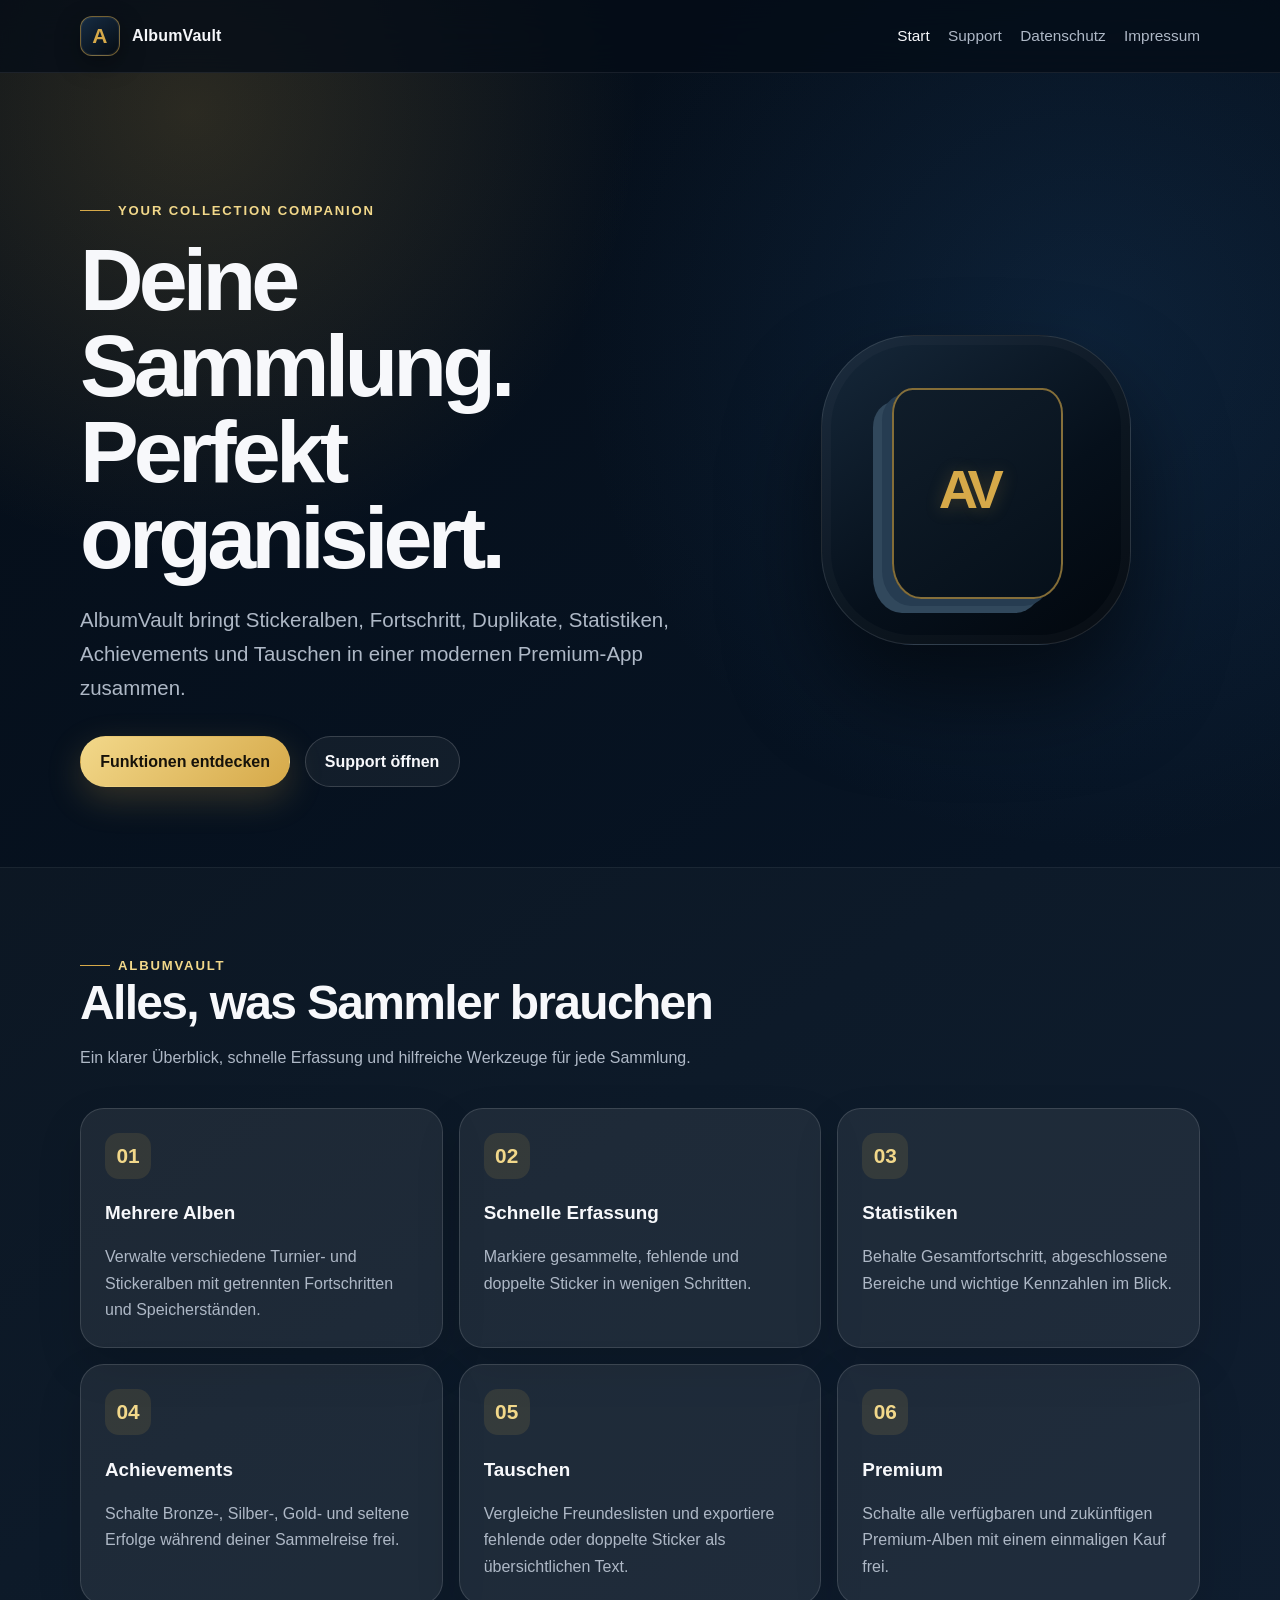
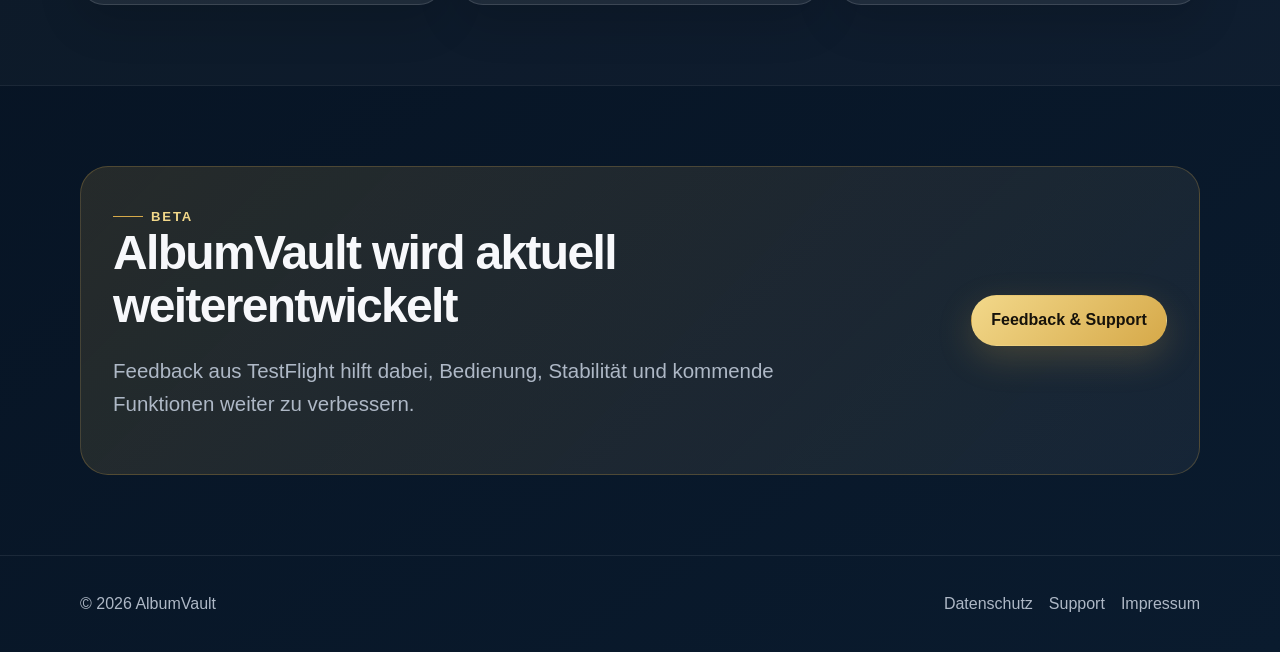
==== index.html @ 520df3e1 "Add files via upload" ====
<!doctype html>
<html lang="de">
<head>
  <meta charset="utf-8">
  <meta name="viewport" content="width=device-width, initial-scale=1">
  <meta name="description" content="AlbumVault – deine moderne App zur Verwaltung von Stickeralben, Fortschritt, Duplikaten, Statistiken und Tauschen.">
  <title>AlbumVault – Your collection companion</title>
  <link rel="stylesheet" href="assets/styles.css">
</head>
<body>
<header class="site-header">
  <div class="container nav">
    <a class="brand" href="index.html"><span class="brand-mark" aria-hidden="true"></span><span>AlbumVault</span></a>
    <nav class="nav-links" aria-label="Hauptnavigation">
      <a aria-current="page" href="index.html">Start</a>
      <a href="support.html">Support</a>
      <a href="privacy.html">Datenschutz</a>
      <a href="imprint.html">Impressum</a>
    </nav>
  </div>
</header>

<main>
  <section class="hero">
    <div class="container hero-grid">
      <div>
        <span class="eyebrow">Your collection companion</span>
        <h1>Deine Sammlung.<br>Perfekt organisiert.</h1>
        <p class="lead">AlbumVault bringt Stickeralben, Fortschritt, Duplikate, Statistiken, Achievements und Tauschen in einer modernen Premium-App zusammen.</p>
        <div class="actions">
          <a class="button button-primary" href="#features">Funktionen entdecken</a>
          <a class="button button-secondary" href="support.html">Support öffnen</a>
        </div>
      </div>
      <div class="app-visual" aria-label="Stilisierte AlbumVault App-Icon-Darstellung">
        <div class="app-icon"></div>
      </div>
    </div>
  </section>

  <section id="features" class="section section-muted">
    <div class="container">
      <div class="section-heading">
        <span class="eyebrow">AlbumVault</span>
        <h2>Alles, was Sammler brauchen</h2>
        <p>Ein klarer Überblick, schnelle Erfassung und hilfreiche Werkzeuge für jede Sammlung.</p>
      </div>
      <div class="card-grid">
        <article class="card"><div class="card-icon">01</div><h3>Mehrere Alben</h3><p>Verwalte verschiedene Turnier- und Stickeralben mit getrennten Fortschritten und Speicherständen.</p></article>
        <article class="card"><div class="card-icon">02</div><h3>Schnelle Erfassung</h3><p>Markiere gesammelte, fehlende und doppelte Sticker in wenigen Schritten.</p></article>
        <article class="card"><div class="card-icon">03</div><h3>Statistiken</h3><p>Behalte Gesamtfortschritt, abgeschlossene Bereiche und wichtige Kennzahlen im Blick.</p></article>
        <article class="card"><div class="card-icon">04</div><h3>Achievements</h3><p>Schalte Bronze-, Silber-, Gold- und seltene Erfolge während deiner Sammelreise frei.</p></article>
        <article class="card"><div class="card-icon">05</div><h3>Tauschen</h3><p>Vergleiche Freundeslisten und exportiere fehlende oder doppelte Sticker als übersichtlichen Text.</p></article>
        <article class="card"><div class="card-icon">06</div><h3>Premium</h3><p>Schalte alle verfügbaren und zukünftigen Premium-Alben mit einem einmaligen Kauf frei.</p></article>
      </div>
    </div>
  </section>

  <section class="section">
    <div class="container info-band">
      <div>
        <span class="eyebrow">Beta</span>
        <h2>AlbumVault wird aktuell weiterentwickelt</h2>
        <p class="lead">Feedback aus TestFlight hilft dabei, Bedienung, Stabilität und kommende Funktionen weiter zu verbessern.</p>
      </div>
      <a class="button button-primary" href="support.html">Feedback & Support</a>
    </div>
  </section>
</main>

<footer class="site-footer">
  <div class="container footer-grid">
    <div>© <span data-year></span> AlbumVault</div>
    <div class="footer-links"><a href="privacy.html">Datenschutz</a><a href="support.html">Support</a><a href="imprint.html">Impressum</a></div>
  </div>
</footer>
<script src="assets/site.js"></script>
</body>
</html>
---- assets/styles.css ----
:root {
  --navy: #071424;
  --navy-2: #0e2238;
  --card: rgba(255,255,255,.07);
  --card-border: rgba(255,255,255,.13);
  --gold: #d6a949;
  --gold-light: #f2d88a;
  --text: #f7f8fb;
  --muted: #aeb8c6;
  --success: #6fd39b;
  --max: 1120px;
}

* { box-sizing: border-box; }
html { scroll-behavior: smooth; }
body {
  margin: 0;
  min-height: 100vh;
  font-family: -apple-system, BlinkMacSystemFont, "Segoe UI", Inter, Roboto, Arial, sans-serif;
  color: var(--text);
  background:
    radial-gradient(circle at 15% 5%, rgba(214,169,73,.18), transparent 28rem),
    radial-gradient(circle at 85% 15%, rgba(46,110,175,.17), transparent 32rem),
    linear-gradient(145deg, #050d17 0%, var(--navy) 50%, #0a1b2e 100%);
  line-height: 1.65;
}
a { color: var(--gold-light); text-decoration: none; }
a:hover { text-decoration: underline; }
img { max-width: 100%; }

.container { width: min(calc(100% - 2rem), var(--max)); margin-inline: auto; }

.site-header {
  position: sticky; top: 0; z-index: 20;
  backdrop-filter: blur(18px);
  background: rgba(5,13,23,.76);
  border-bottom: 1px solid rgba(255,255,255,.08);
}
.nav { min-height: 72px; display:flex; align-items:center; justify-content:space-between; gap:1.25rem; }
.brand { display:flex; align-items:center; gap:.75rem; color:var(--text); font-weight:750; letter-spacing:.01em; }
.brand:hover { text-decoration:none; }
.brand-mark {
  width: 40px; height:40px; border-radius:12px; position:relative;
  background: linear-gradient(145deg, #162c43, #050b12);
  border:1px solid rgba(214,169,73,.52);
  box-shadow: inset 0 0 0 1px rgba(255,255,255,.05), 0 8px 25px rgba(0,0,0,.35);
}
.brand-mark::before {
  content:"A"; position:absolute; inset:0; display:grid; place-items:center;
  color:var(--gold); font-size:21px; font-weight:900;
}
.nav-links { display:flex; align-items:center; gap:1.15rem; flex-wrap:wrap; justify-content:flex-end; }
.nav-links a { color:var(--muted); font-size:.96rem; }
.nav-links a[aria-current="page"], .nav-links a:hover { color:var(--text); text-decoration:none; }

.hero { padding: 7.5rem 0 5rem; }
.hero-grid { display:grid; grid-template-columns:1.15fr .85fr; align-items:center; gap:4rem; }
.eyebrow { display:inline-flex; align-items:center; gap:.5rem; color:var(--gold-light); font-size:.82rem; font-weight:800; letter-spacing:.14em; text-transform:uppercase; }
.eyebrow::before { content:""; width:30px; height:1px; background:var(--gold); }
h1 { font-size:clamp(2.65rem, 7vw, 5.5rem); line-height:.98; letter-spacing:-.055em; margin:.95rem 0 1.35rem; }
h2 { font-size:clamp(1.8rem, 4vw, 3rem); line-height:1.1; letter-spacing:-.035em; margin:0 0 1rem; }
h3 { margin:.2rem 0 .65rem; font-size:1.18rem; }
.lead { max-width:680px; color:var(--muted); font-size:clamp(1.05rem, 2vw, 1.28rem); }
.actions { display:flex; gap:.9rem; flex-wrap:wrap; margin-top:2rem; }
.button { display:inline-flex; align-items:center; justify-content:center; min-height:48px; padding:.7rem 1.2rem; border-radius:999px; font-weight:750; border:1px solid transparent; }
.button:hover { text-decoration:none; transform:translateY(-1px); }
.button-primary { color:#16120a; background:linear-gradient(135deg, var(--gold-light), var(--gold)); box-shadow:0 12px 35px rgba(214,169,73,.22); }
.button-secondary { color:var(--text); border-color:rgba(255,255,255,.16); background:rgba(255,255,255,.05); }

.app-visual { display:grid; place-items:center; min-height:410px; }
.app-icon {
  width:min(310px, 78vw); aspect-ratio:1; border-radius:30%; position:relative; overflow:hidden;
  background: linear-gradient(145deg,#16283a 0%,#06101b 58%,#02070d 100%);
  border: 1px solid rgba(255,255,255,.13);
  box-shadow: 0 50px 90px rgba(0,0,0,.52), inset 0 0 0 9px rgba(255,255,255,.025);
}
.app-icon::before { content:""; position:absolute; width:54%; height:67%; left:23%; top:17%; border-radius:12% 12% 17% 17%; background:linear-gradient(145deg,#101d2a,#06101a); border:2px solid rgba(214,169,73,.6); box-shadow:-10px 7px 0 #263c51, -19px 14px 0 #31485c; }
.app-icon::after { content:"AV"; position:absolute; inset:0; display:grid; place-items:center; color:var(--gold); font-size:3.4rem; font-weight:900; letter-spacing:-.12em; transform:translateX(-.14em); text-shadow:0 2px 18px rgba(214,169,73,.24); }

.section { padding:5rem 0; }
.section-muted { background:rgba(255,255,255,.025); border-block:1px solid rgba(255,255,255,.06); }
.section-heading { max-width:700px; margin-bottom:2.25rem; }
.section-heading p { color:var(--muted); }
.card-grid { display:grid; grid-template-columns:repeat(3,1fr); gap:1rem; }
.card { padding:1.5rem; border-radius:24px; background:var(--card); border:1px solid var(--card-border); box-shadow:0 18px 45px rgba(0,0,0,.14); }
.card-icon { width:46px; height:46px; border-radius:14px; display:grid; place-items:center; margin-bottom:1.15rem; color:var(--gold-light); background:rgba(214,169,73,.12); font-size:1.3rem; font-weight:800; }
.card p { color:var(--muted); margin-bottom:0; }

.info-band { display:grid; grid-template-columns:1fr auto; gap:2rem; align-items:center; padding:2rem; border-radius:28px; background:linear-gradient(135deg,rgba(214,169,73,.15),rgba(255,255,255,.05)); border:1px solid rgba(214,169,73,.25); }

.page-hero { padding:5rem 0 2.6rem; }
.page-hero h1 { font-size:clamp(2.4rem,6vw,4.5rem); }
.prose { width:min(100%, 840px); padding-bottom:5rem; }
.prose .meta { color:var(--muted); margin-bottom:2.3rem; }
.prose section { margin:2.4rem 0; }
.prose h2 { font-size:1.55rem; letter-spacing:-.025em; }
.prose p, .prose li { color:#d6dce5; }
.prose ul { padding-left:1.3rem; }
.notice { padding:1rem 1.15rem; border-radius:16px; background:rgba(214,169,73,.1); border:1px solid rgba(214,169,73,.26); color:#f1dfaa; }
.placeholder { padding:.13rem .35rem; border-radius:.35rem; background:#63323a; color:#fff; font-weight:700; }

.support-grid { display:grid; grid-template-columns:1fr 1fr; gap:1rem; }
.faq details { padding:1rem 0; border-bottom:1px solid rgba(255,255,255,.1); }
.faq summary { cursor:pointer; font-weight:700; }
.faq p { margin-bottom:.2rem; }

.site-footer { padding:2.2rem 0; border-top:1px solid rgba(255,255,255,.08); color:var(--muted); }
.footer-grid { display:flex; justify-content:space-between; align-items:center; gap:1.5rem; flex-wrap:wrap; }
.footer-links { display:flex; gap:1rem; flex-wrap:wrap; }
.footer-links a { color:var(--muted); }
.small { font-size:.9rem; color:var(--muted); }

@media (max-width: 820px) {
  .hero { padding-top:5rem; }
  .hero-grid { grid-template-columns:1fr; gap:2rem; }
  .app-visual { min-height:300px; }
  .app-icon { width:min(250px,70vw); }
  .card-grid { grid-template-columns:1fr; }
  .support-grid { grid-template-columns:1fr; }
  .info-band { grid-template-columns:1fr; }
}
@media (max-width: 620px) {
  .nav { align-items:flex-start; padding:.9rem 0; }
  .nav-links { gap:.65rem .9rem; }
  .nav-links a { font-size:.88rem; }
  h1 { font-size:3.2rem; }
}
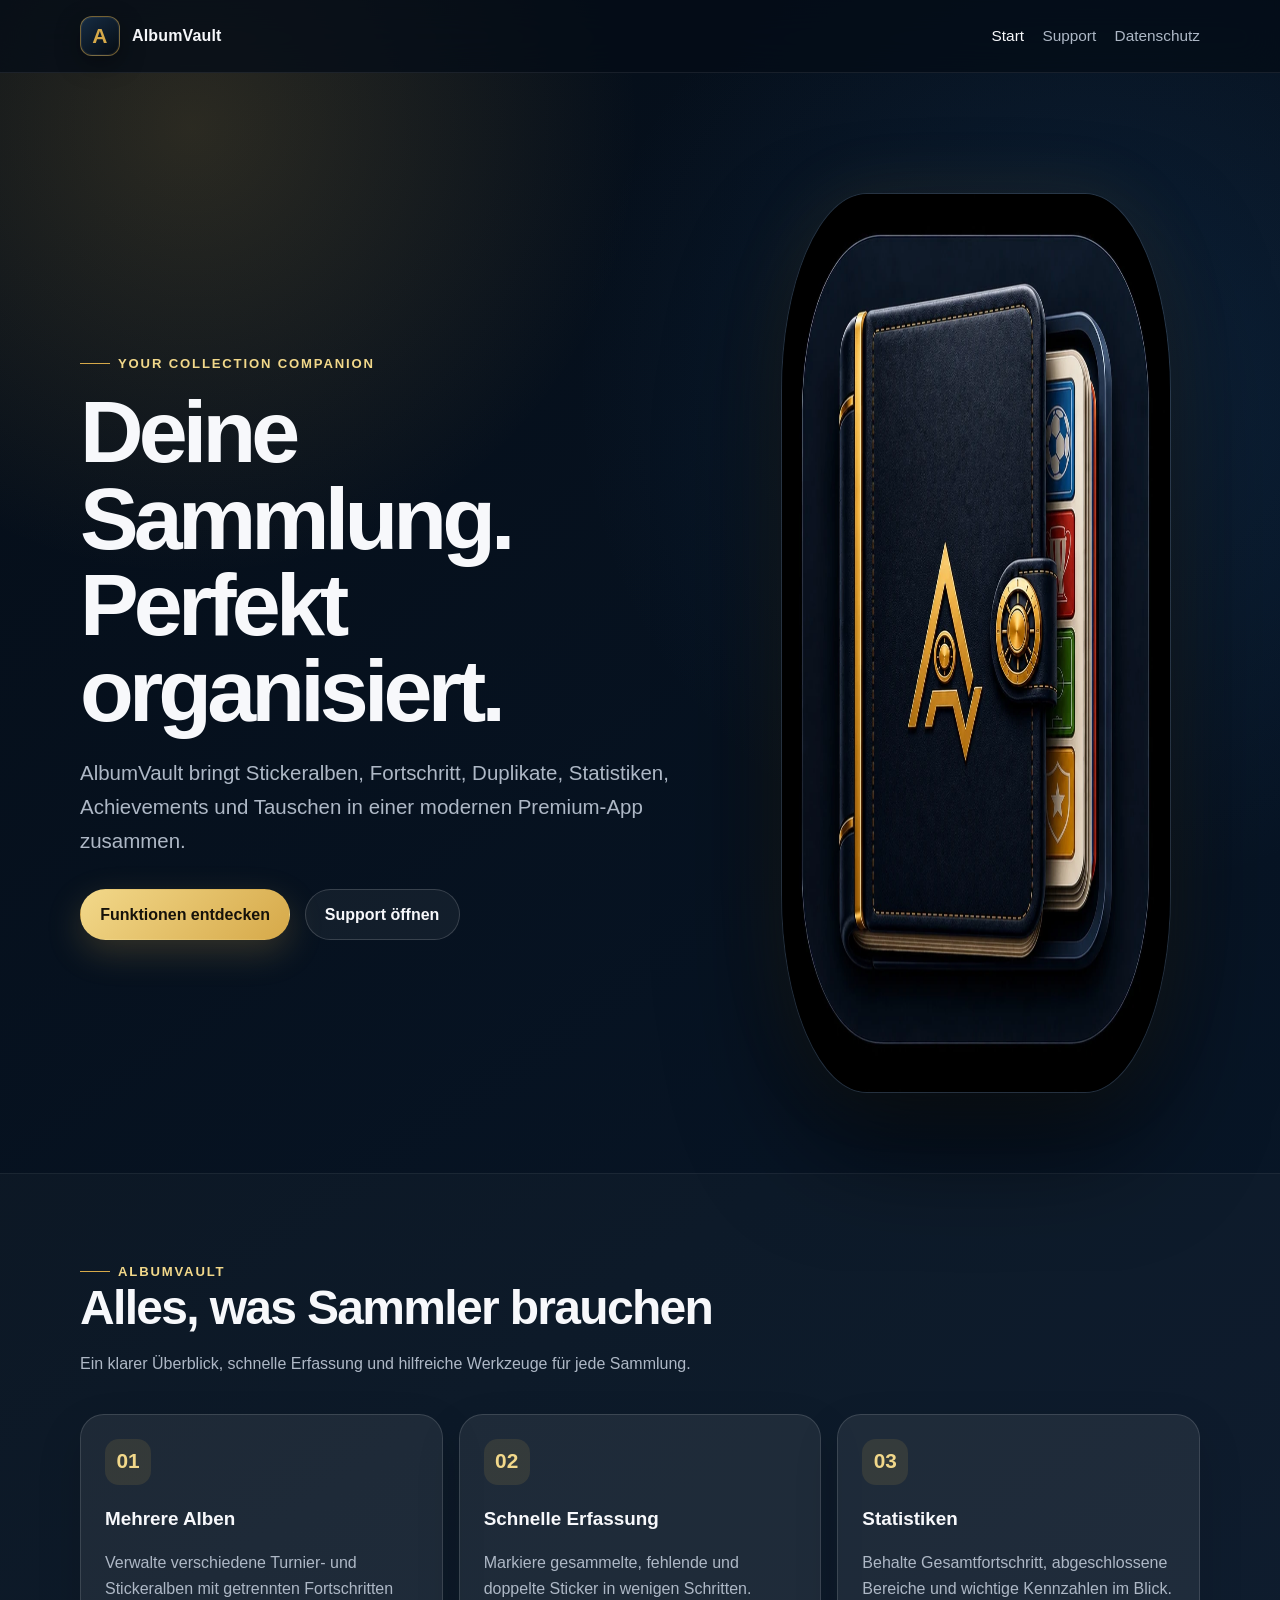
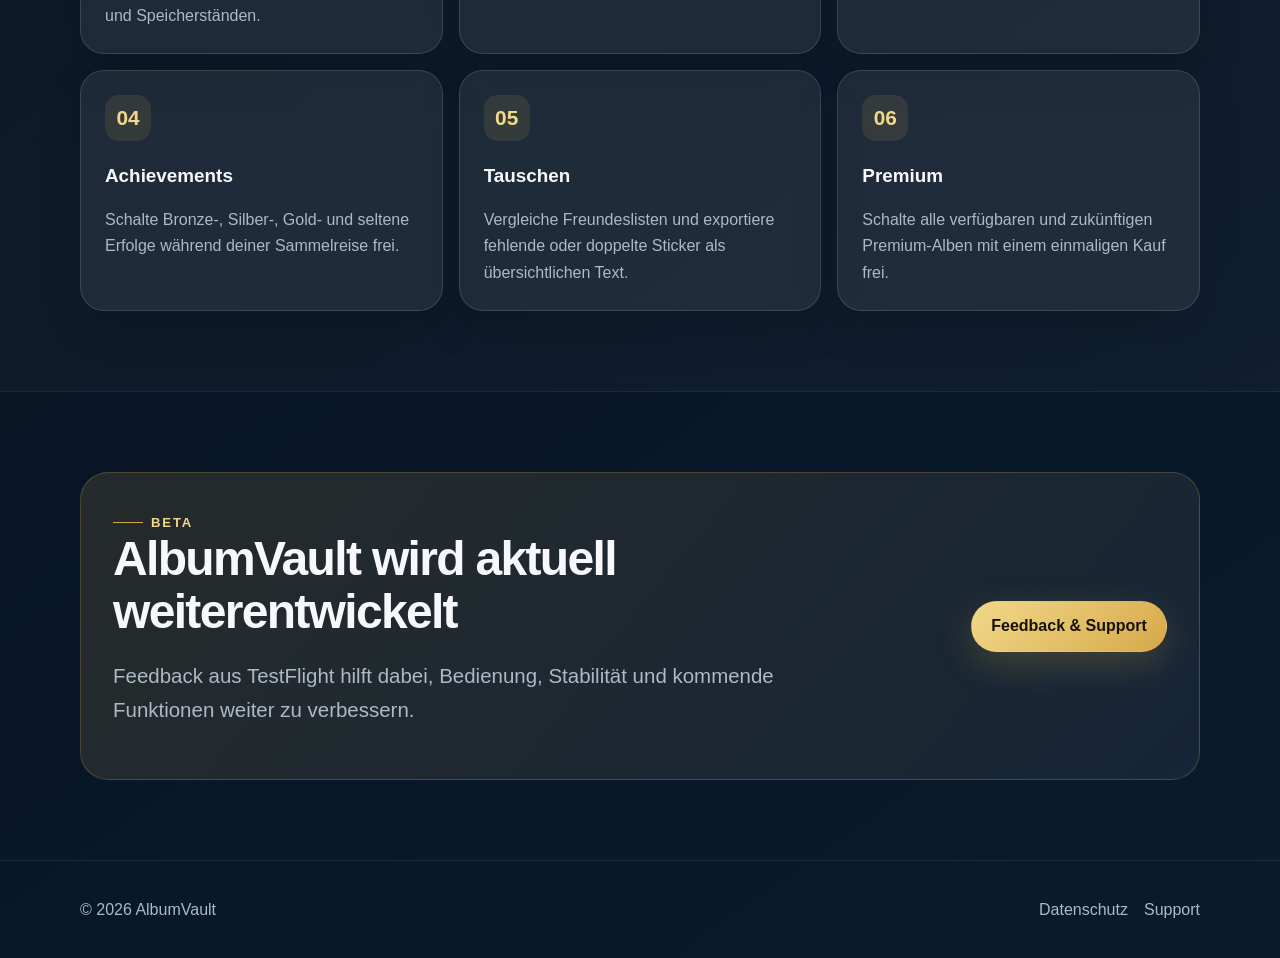
==== commit 2057c394: "Add files via upload" ====
--- a/index.html
+++ b/index.html
@@ -15,7 +15,7 @@
       <a aria-current="page" href="index.html">Start</a>
       <a href="support.html">Support</a>
       <a href="privacy.html">Datenschutz</a>
-      <a href="imprint.html">Impressum</a>
+      
     </nav>
   </div>
 </header>
@@ -32,8 +32,8 @@
           <a class="button button-secondary" href="support.html">Support öffnen</a>
         </div>
       </div>
-      <div class="app-visual" aria-label="Stilisierte AlbumVault App-Icon-Darstellung">
-        <div class="app-icon"></div>
+      <div class="app-visual">
+        <img class="official-app-icon" src="assets/app-icon.webp" alt="Offizielles AlbumVault App-Icon" width="900" height="900">
       </div>
     </div>
   </section>
@@ -71,7 +71,7 @@
 <footer class="site-footer">
   <div class="container footer-grid">
     <div>© <span data-year></span> AlbumVault</div>
-    <div class="footer-links"><a href="privacy.html">Datenschutz</a><a href="support.html">Support</a><a href="imprint.html">Impressum</a></div>
+    <div class="footer-links"><a href="privacy.html">Datenschutz</a><a href="support.html">Support</a></div>
   </div>
 </footer>
 <script src="assets/site.js"></script>
--- a/assets/styles.css
+++ b/assets/styles.css
@@ -125,3 +125,16 @@
   .nav-links a { font-size:.88rem; }
   h1 { font-size:3.2rem; }
 }
+
+.official-app-icon {
+  width:min(390px, 82vw);
+  aspect-ratio:1;
+  display:block;
+  border-radius:22%;
+  box-shadow:0 55px 110px rgba(0,0,0,.58), 0 0 70px rgba(214,169,73,.10);
+  border:1px solid rgba(255,255,255,.12);
+}
+
+@media (max-width: 820px) {
+  .official-app-icon { width:min(300px, 74vw); }
+}
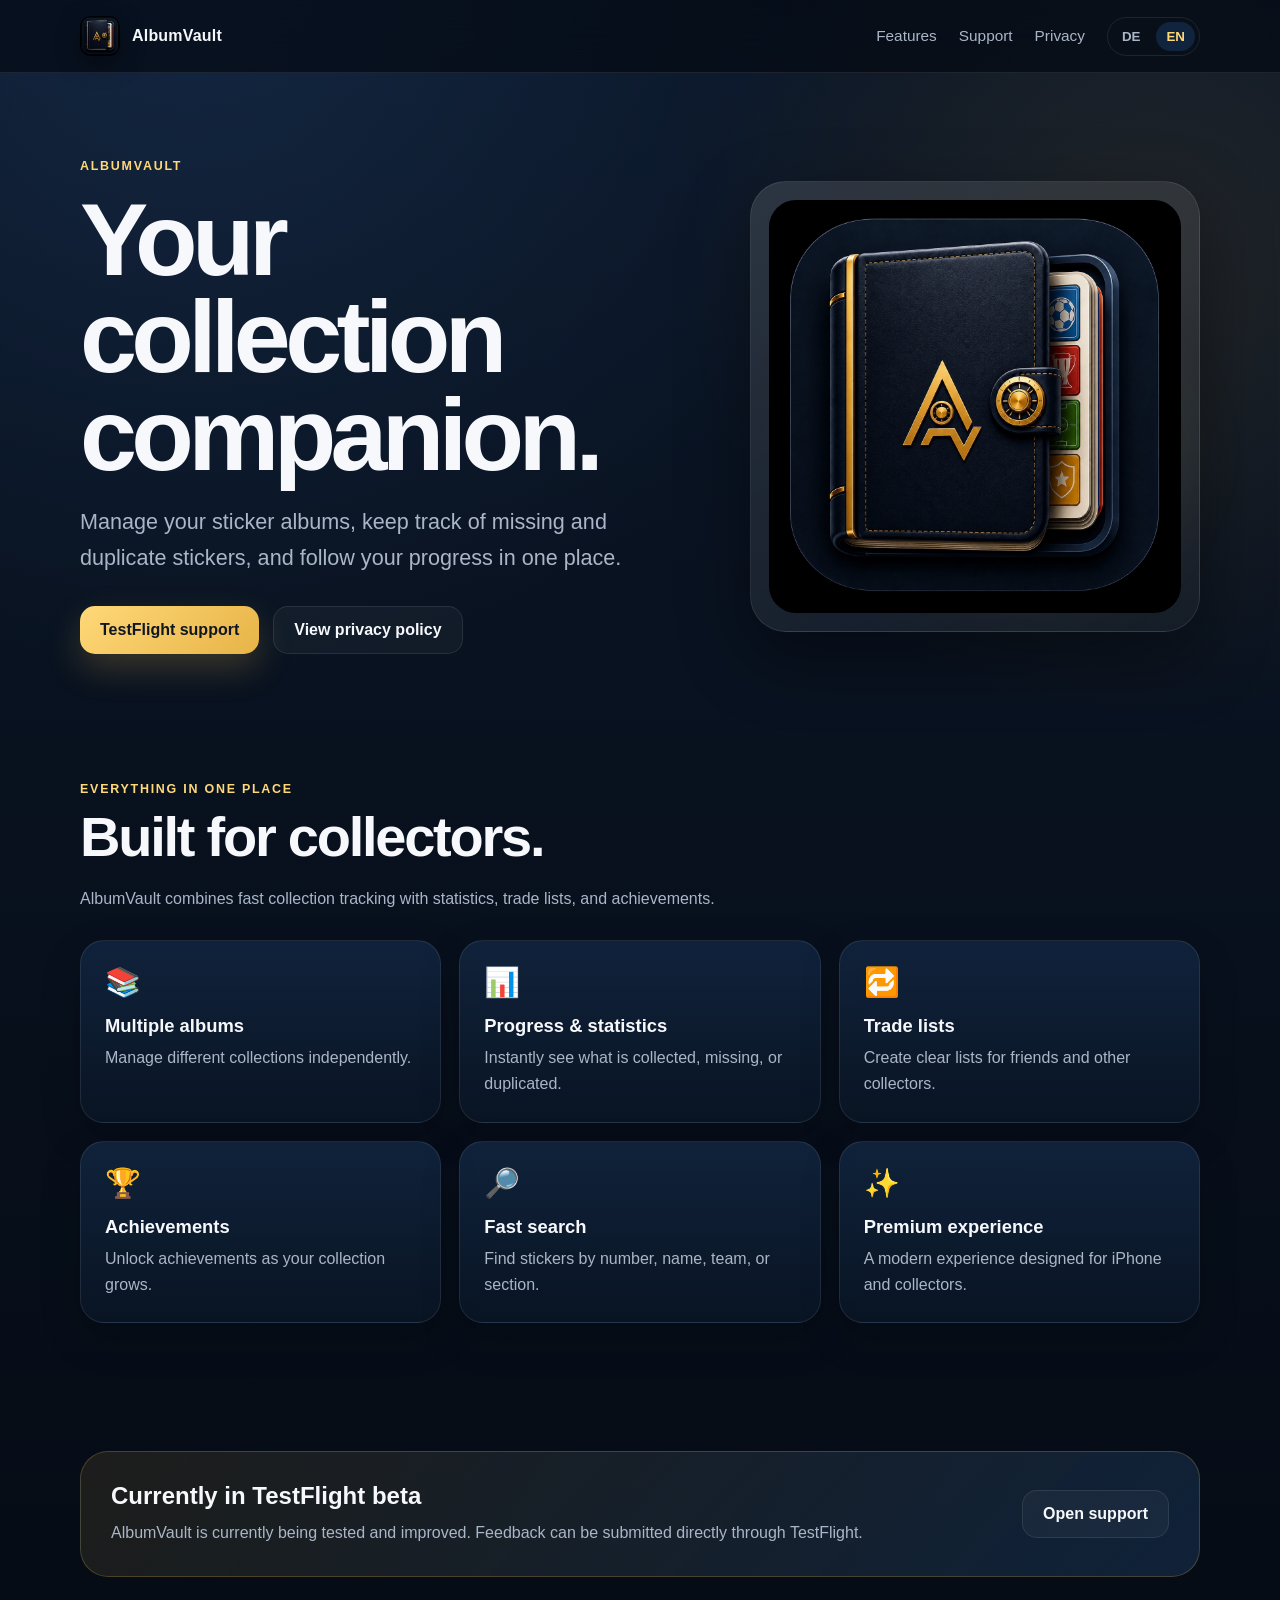
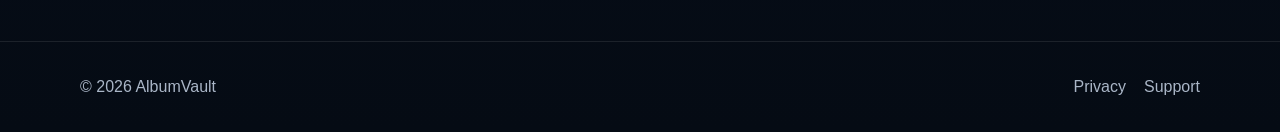
==== commit 6437f5d1: "Add files via upload" ====
--- a/index.html
+++ b/index.html
@@ -1,79 +1,92 @@
 <!doctype html>
 <html lang="de">
 <head>
-  <meta charset="utf-8">
-  <meta name="viewport" content="width=device-width, initial-scale=1">
-  <meta name="description" content="AlbumVault – deine moderne App zur Verwaltung von Stickeralben, Fortschritt, Duplikaten, Statistiken und Tauschen.">
-  <title>AlbumVault – Your collection companion</title>
-  <link rel="stylesheet" href="assets/styles.css">
+<meta charset="utf-8">
+<meta name="viewport" content="width=device-width,initial-scale=1">
+<meta name="description" content="AlbumVault – your collection companion for sticker albums.">
+<title>AlbumVault – Your collection companion</title>
+<link rel="icon" href="assets/albumvault-icon.jpg">
+<link rel="stylesheet" href="assets/style.css">
 </head>
 <body>
-<header class="site-header">
-  <div class="container nav">
-    <a class="brand" href="index.html"><span class="brand-mark" aria-hidden="true"></span><span>AlbumVault</span></a>
-    <nav class="nav-links" aria-label="Hauptnavigation">
-      <a aria-current="page" href="index.html">Start</a>
-      <a href="support.html">Support</a>
-      <a href="privacy.html">Datenschutz</a>
-      
-    </nav>
+
+<nav class="nav">
+  <div class="container nav-inner">
+    <a class="brand" href="index.html">
+      <img src="assets/albumvault-icon.jpg" alt="AlbumVault Icon">
+      <span>AlbumVault</span>
+    </a>
+    <div class="nav-links">
+      <a href="index.html#features"><span data-lang="de">Funktionen</span><span data-lang="en">Features</span></a>
+      <a href="support.html"><span data-lang="de">Support</span><span data-lang="en">Support</span></a>
+      <a href="privacy.html"><span data-lang="de">Datenschutz</span><span data-lang="en">Privacy</span></a>
+      <div class="lang-switch">
+        <button type="button" data-set-lang="de">DE</button>
+        <button type="button" data-set-lang="en">EN</button>
+      </div>
+    </div>
   </div>
-</header>
+</nav>
 
 <main>
-  <section class="hero">
-    <div class="container hero-grid">
-      <div>
-        <span class="eyebrow">Your collection companion</span>
-        <h1>Deine Sammlung.<br>Perfekt organisiert.</h1>
-        <p class="lead">AlbumVault bringt Stickeralben, Fortschritt, Duplikate, Statistiken, Achievements und Tauschen in einer modernen Premium-App zusammen.</p>
-        <div class="actions">
-          <a class="button button-primary" href="#features">Funktionen entdecken</a>
-          <a class="button button-secondary" href="support.html">Support öffnen</a>
-        </div>
-      </div>
-      <div class="app-visual">
-        <img class="official-app-icon" src="assets/app-icon.webp" alt="Offizielles AlbumVault App-Icon" width="900" height="900">
+<section class="hero">
+  <div class="container hero-grid">
+    <div>
+      <div class="eyebrow">AlbumVault</div>
+      <h1>Your collection companion.</h1>
+      <p data-lang="de">Verwalte deine Stickeralben, behalte fehlende und doppelte Sticker im Blick und verfolge deinen Fortschritt an einem Ort.</p>
+      <p data-lang="en">Manage your sticker albums, keep track of missing and duplicate stickers, and follow your progress in one place.</p>
+      <div class="actions">
+        <a class="button primary" href="support.html"><span data-lang="de">TestFlight-Support</span><span data-lang="en">TestFlight support</span></a>
+        <a class="button secondary" href="privacy.html"><span data-lang="de">Datenschutz ansehen</span><span data-lang="en">View privacy policy</span></a>
       </div>
     </div>
-  </section>
+    <div class="hero-card"><img src="assets/albumvault-icon.jpg" alt="Offizielles AlbumVault App-Icon"></div>
+  </div>
+</section>
 
-  <section id="features" class="section section-muted">
-    <div class="container">
-      <div class="section-heading">
-        <span class="eyebrow">AlbumVault</span>
-        <h2>Alles, was Sammler brauchen</h2>
-        <p>Ein klarer Überblick, schnelle Erfassung und hilfreiche Werkzeuge für jede Sammlung.</p>
+<section id="features">
+  <div class="container">
+    <div class="section-head">
+      <div class="eyebrow"><span data-lang="de">Alles im Blick</span><span data-lang="en">Everything in one place</span></div>
+      <h2><span data-lang="de">Für Sammler gemacht.</span><span data-lang="en">Built for collectors.</span></h2>
+      <p data-lang="de">AlbumVault verbindet schnelle Erfassung mit Statistiken, Tauschlisten und Erfolgen.</p>
+      <p data-lang="en">AlbumVault combines fast collection tracking with statistics, trade lists, and achievements.</p>
+    </div>
+    <div class="grid">
+      <article class="card"><div class="icon">📚</div><h3><span data-lang="de">Mehrere Alben</span><span data-lang="en">Multiple albums</span></h3><p data-lang="de">Verwalte verschiedene Sammlungen unabhängig voneinander.</p><p data-lang="en">Manage different collections independently.</p></article>
+      <article class="card"><div class="icon">📊</div><h3><span data-lang="de">Fortschritt & Statistiken</span><span data-lang="en">Progress & statistics</span></h3><p data-lang="de">Sieh sofort, was gesammelt, fehlend oder doppelt ist.</p><p data-lang="en">Instantly see what is collected, missing, or duplicated.</p></article>
+      <article class="card"><div class="icon">🔁</div><h3><span data-lang="de">Tauschlisten</span><span data-lang="en">Trade lists</span></h3><p data-lang="de">Erstelle übersichtliche Listen für Freunde und andere Sammler.</p><p data-lang="en">Create clear lists for friends and other collectors.</p></article>
+      <article class="card"><div class="icon">🏆</div><h3><span data-lang="de">Achievements</span><span data-lang="en">Achievements</span></h3><p data-lang="de">Schalte Erfolge frei, während deine Sammlung wächst.</p><p data-lang="en">Unlock achievements as your collection grows.</p></article>
+      <article class="card"><div class="icon">🔎</div><h3><span data-lang="de">Schnelle Suche</span><span data-lang="en">Fast search</span></h3><p data-lang="de">Finde Sticker nach Nummer, Name, Team oder Bereich.</p><p data-lang="en">Find stickers by number, name, team, or section.</p></article>
+      <article class="card"><div class="icon">✨</div><h3><span data-lang="de">Premium-Erlebnis</span><span data-lang="en">Premium experience</span></h3><p data-lang="de">Ein modernes Design, optimiert für iPhone und Sammler.</p><p data-lang="en">A modern experience designed for iPhone and collectors.</p></article>
+    </div>
+  </div>
+</section>
+
+<section>
+  <div class="container">
+    <div class="beta">
+      <div>
+        <h2><span data-lang="de">Aktuell in der TestFlight-Phase</span><span data-lang="en">Currently in TestFlight beta</span></h2>
+        <p data-lang="de">AlbumVault wird derzeit getestet und weiter verbessert. Rückmeldungen können direkt über TestFlight gesendet werden.</p>
+        <p data-lang="en">AlbumVault is currently being tested and improved. Feedback can be submitted directly through TestFlight.</p>
       </div>
-      <div class="card-grid">
-        <article class="card"><div class="card-icon">01</div><h3>Mehrere Alben</h3><p>Verwalte verschiedene Turnier- und Stickeralben mit getrennten Fortschritten und Speicherständen.</p></article>
-        <article class="card"><div class="card-icon">02</div><h3>Schnelle Erfassung</h3><p>Markiere gesammelte, fehlende und doppelte Sticker in wenigen Schritten.</p></article>
-        <article class="card"><div class="card-icon">03</div><h3>Statistiken</h3><p>Behalte Gesamtfortschritt, abgeschlossene Bereiche und wichtige Kennzahlen im Blick.</p></article>
-        <article class="card"><div class="card-icon">04</div><h3>Achievements</h3><p>Schalte Bronze-, Silber-, Gold- und seltene Erfolge während deiner Sammelreise frei.</p></article>
-        <article class="card"><div class="card-icon">05</div><h3>Tauschen</h3><p>Vergleiche Freundeslisten und exportiere fehlende oder doppelte Sticker als übersichtlichen Text.</p></article>
-        <article class="card"><div class="card-icon">06</div><h3>Premium</h3><p>Schalte alle verfügbaren und zukünftigen Premium-Alben mit einem einmaligen Kauf frei.</p></article>
-      </div>
+      <a class="button secondary" href="support.html"><span data-lang="de">Support öffnen</span><span data-lang="en">Open support</span></a>
     </div>
-  </section>
-
-  <section class="section">
-    <div class="container info-band">
-      <div>
-        <span class="eyebrow">Beta</span>
-        <h2>AlbumVault wird aktuell weiterentwickelt</h2>
-        <p class="lead">Feedback aus TestFlight hilft dabei, Bedienung, Stabilität und kommende Funktionen weiter zu verbessern.</p>
-      </div>
-      <a class="button button-primary" href="support.html">Feedback & Support</a>
-    </div>
-  </section>
+  </div>
+</section>
 </main>
 
-<footer class="site-footer">
-  <div class="container footer-grid">
-    <div>© <span data-year></span> AlbumVault</div>
-    <div class="footer-links"><a href="privacy.html">Datenschutz</a><a href="support.html">Support</a></div>
+<footer>
+  <div class="container footer-inner">
+    <div>© 2026 AlbumVault</div>
+    <div class="footer-links">
+      <a href="privacy.html"><span data-lang="de">Datenschutz</span><span data-lang="en">Privacy</span></a>
+      <a href="support.html">Support</a>
+    </div>
   </div>
 </footer>
-<script src="assets/site.js"></script>
-</body>
-</html>
+
+<script src="assets/script.js"></script>
+</body></html>
--- a/assets/style.css
+++ b/assets/style.css
@@ -0,0 +1,118 @@
+
+:root{
+  --bg:#050b14;
+  --bg2:#0b1627;
+  --panel:rgba(15,30,50,.74);
+  --panel2:rgba(18,39,66,.9);
+  --text:#f6f8fb;
+  --muted:#aab6c7;
+  --gold:#e7b447;
+  --gold2:#ffd878;
+  --line:rgba(255,255,255,.09);
+  --shadow:0 24px 70px rgba(0,0,0,.4);
+  --radius:24px;
+}
+*{box-sizing:border-box}
+html{scroll-behavior:smooth}
+body{
+  margin:0;
+  font-family:Inter,-apple-system,BlinkMacSystemFont,"Segoe UI",Roboto,Helvetica,Arial,sans-serif;
+  color:var(--text);
+  background:
+    radial-gradient(circle at 15% 0%,rgba(41,81,131,.28),transparent 34%),
+    radial-gradient(circle at 90% 15%,rgba(231,180,71,.10),transparent 25%),
+    linear-gradient(180deg,var(--bg2),var(--bg));
+  min-height:100vh;
+}
+a{color:inherit}
+.container{width:min(1120px,calc(100% - 36px));margin:0 auto}
+.nav{
+  position:sticky;top:0;z-index:20;
+  backdrop-filter:blur(18px);
+  background:rgba(5,11,20,.72);
+  border-bottom:1px solid var(--line)
+}
+.nav-inner{height:72px;display:flex;align-items:center;justify-content:space-between;gap:24px}
+.brand{display:flex;align-items:center;gap:12px;text-decoration:none;font-weight:800;letter-spacing:.2px}
+.brand img{width:40px;height:40px;border-radius:11px;box-shadow:0 8px 24px rgba(0,0,0,.35)}
+.nav-links{display:flex;align-items:center;gap:22px}
+.nav-links a{text-decoration:none;color:var(--muted);font-size:.96rem}
+.nav-links a:hover{color:var(--text)}
+.lang-switch{display:flex;gap:6px;padding:4px;border:1px solid var(--line);border-radius:999px}
+.lang-switch button{
+  border:0;background:transparent;color:var(--muted);padding:7px 10px;border-radius:999px;cursor:pointer;font-weight:700
+}
+.lang-switch button.active{background:var(--panel2);color:var(--gold2)}
+.hero{padding:86px 0 64px}
+.hero-grid{display:grid;grid-template-columns:1.15fr .85fr;gap:60px;align-items:center}
+.eyebrow{color:var(--gold2);font-weight:800;letter-spacing:.14em;text-transform:uppercase;font-size:.78rem}
+h1{font-size:clamp(3rem,8vw,6.6rem);line-height:.95;margin:18px 0 18px;letter-spacing:-.055em}
+.hero p{font-size:clamp(1.08rem,2vw,1.35rem);line-height:1.65;color:var(--muted);max-width:650px}
+.actions{display:flex;flex-wrap:wrap;gap:14px;margin-top:30px}
+.button{
+  display:inline-flex;align-items:center;justify-content:center;gap:10px;
+  padding:14px 20px;border-radius:15px;text-decoration:none;font-weight:800;
+  border:1px solid var(--line)
+}
+.button.primary{color:#101622;background:linear-gradient(135deg,var(--gold2),var(--gold));border:0;box-shadow:0 14px 34px rgba(231,180,71,.22)}
+.button.secondary{background:rgba(255,255,255,.04)}
+.hero-card{
+  position:relative;padding:18px;border-radius:36px;
+  background:linear-gradient(145deg,rgba(255,255,255,.12),rgba(255,255,255,.03));
+  border:1px solid var(--line);box-shadow:var(--shadow)
+}
+.hero-card:after{
+  content:"";position:absolute;inset:12% -8% -8% 20%;
+  background:radial-gradient(circle,rgba(231,180,71,.18),transparent 60%);filter:blur(28px);z-index:-1
+}
+.hero-card img{display:block;width:100%;border-radius:27px}
+section{padding:64px 0}
+.section-head{max-width:700px;margin-bottom:28px}
+.section-head h2{font-size:clamp(2rem,5vw,3.5rem);letter-spacing:-.04em;margin:8px 0}
+.section-head p{color:var(--muted);line-height:1.7}
+.grid{display:grid;grid-template-columns:repeat(3,1fr);gap:18px}
+.card{
+  background:linear-gradient(180deg,rgba(18,39,66,.82),rgba(10,22,38,.82));
+  border:1px solid var(--line);border-radius:var(--radius);padding:24px;box-shadow:0 16px 40px rgba(0,0,0,.18)
+}
+.card .icon{font-size:1.8rem}
+.card h3{margin:16px 0 8px;font-size:1.15rem}
+.card p{margin:0;color:var(--muted);line-height:1.65}
+.beta{
+  display:grid;grid-template-columns:1fr auto;gap:28px;align-items:center;
+  padding:30px;border-radius:28px;border:1px solid rgba(231,180,71,.24);
+  background:linear-gradient(135deg,rgba(231,180,71,.10),rgba(18,39,66,.8))
+}
+.beta h2{margin:0 0 10px}
+.beta p{margin:0;color:var(--muted);line-height:1.6}
+.content-page{padding:70px 0 90px}
+.content-wrap{max-width:860px}
+.content-wrap h1{font-size:clamp(2.5rem,7vw,4.7rem)}
+.content-wrap h2{margin-top:40px;font-size:1.55rem}
+.content-wrap h3{margin-top:28px}
+.content-wrap p,.content-wrap li{color:var(--muted);line-height:1.75}
+.content-wrap ul{padding-left:22px}
+.notice{
+  border-left:4px solid var(--gold);background:rgba(231,180,71,.08);
+  padding:18px 20px;border-radius:12px;margin:24px 0;color:var(--muted)
+}
+footer{padding:36px 0;border-top:1px solid var(--line);color:var(--muted)}
+.footer-inner{display:flex;justify-content:space-between;gap:20px;flex-wrap:wrap}
+.footer-links{display:flex;gap:18px;flex-wrap:wrap}
+.footer-links a{text-decoration:none}
+[data-lang]{display:none}
+[data-lang].show{display:block}
+span[data-lang].show,a[data-lang].show{display:inline}
+@media(max-width:860px){
+  .hero-grid{grid-template-columns:1fr}
+  .hero-card{max-width:520px;margin:0 auto}
+  .grid{grid-template-columns:1fr 1fr}
+  .nav-links>a{display:none}
+}
+@media(max-width:620px){
+  .hero{padding-top:54px}
+  .grid{grid-template-columns:1fr}
+  .beta{grid-template-columns:1fr}
+  .nav-inner{height:64px}
+  h1{font-size:3.25rem}
+}
